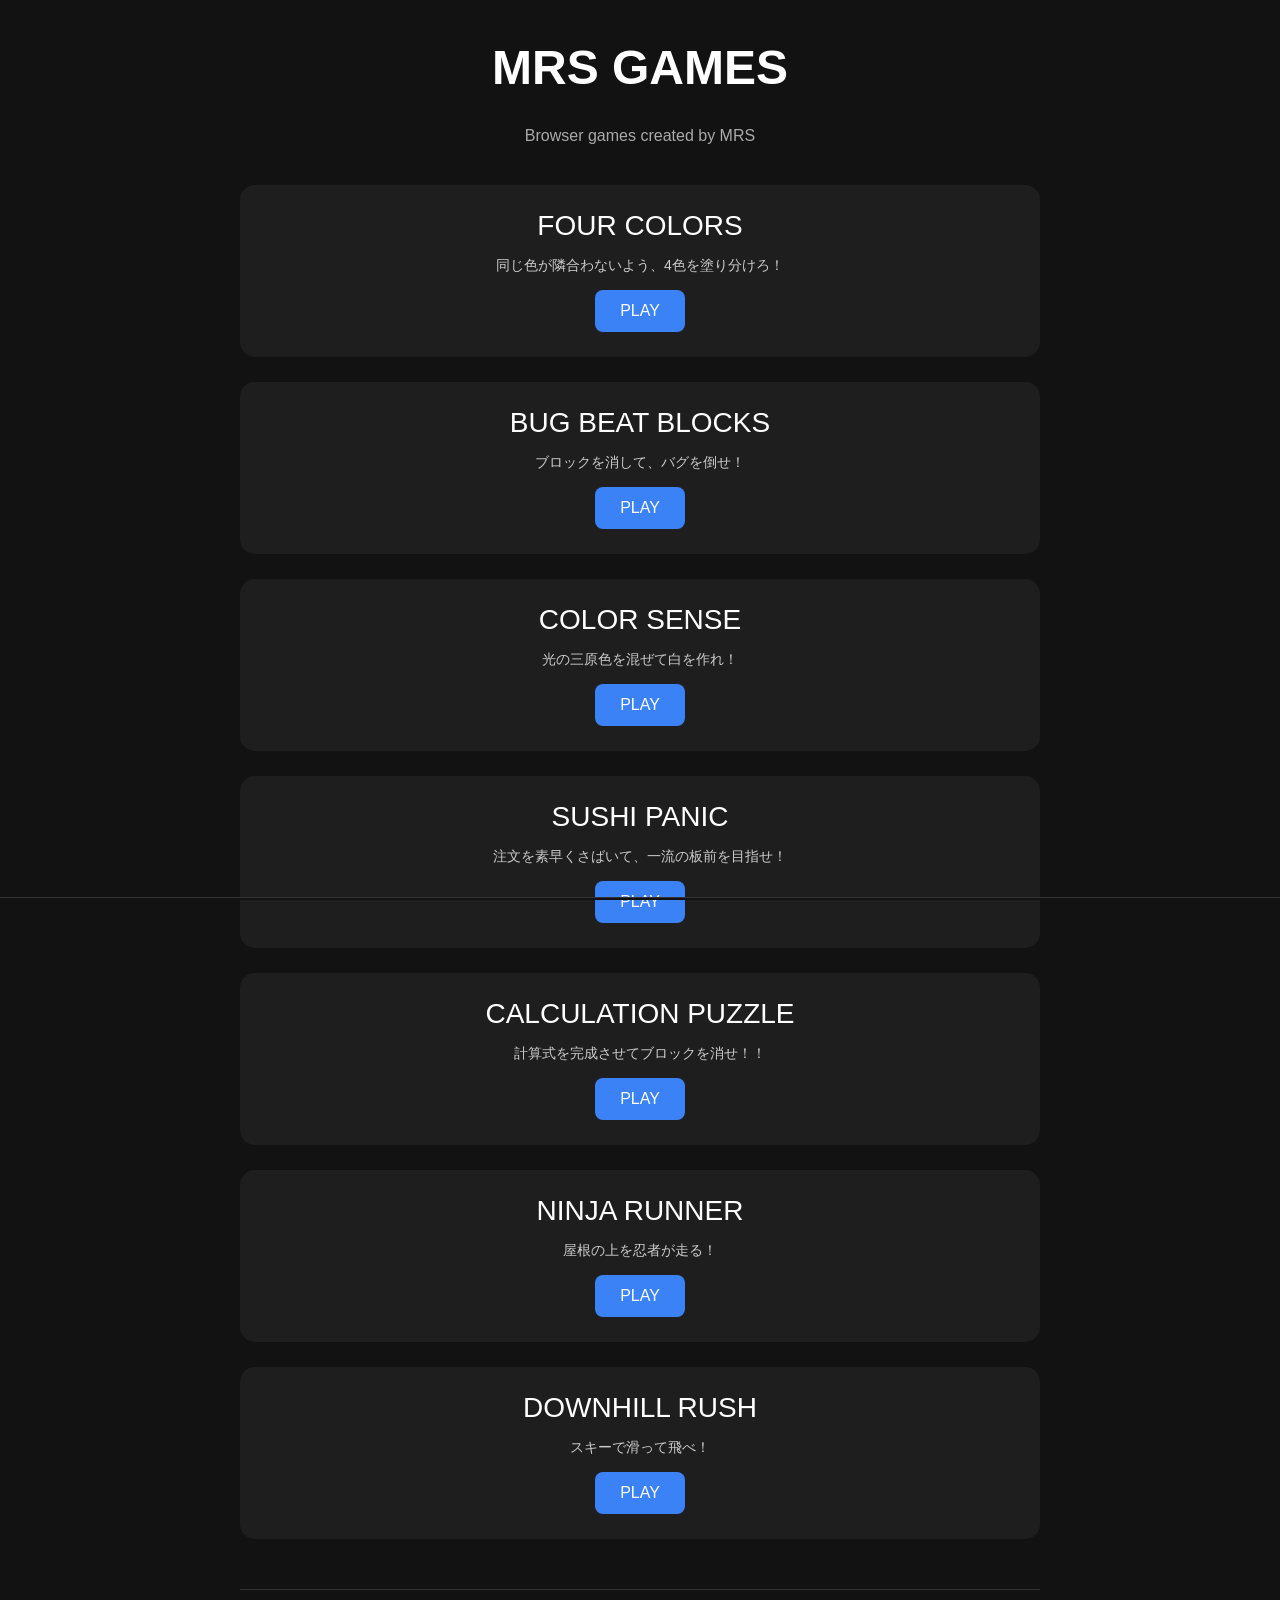
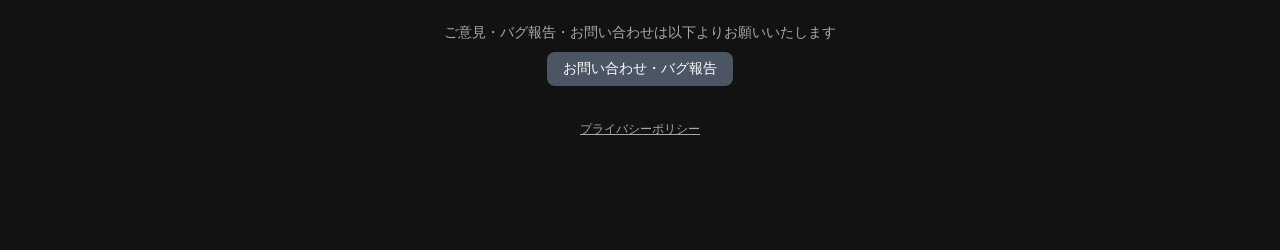
==== index.html @ d0a60429 "Update index.html" ====
<!DOCTYPE html>
<html lang="ja">
<head>
    <meta charset="UTF-8">
    <meta name="viewport" content="width=device-width, initial-scale=1.0">
    <title>MRS GAMES</title>

    <style>
        body {
            margin: 0;
            background-color: #121212;
            color: white;
            font-family: Arial, sans-serif;
            text-align: center;
            padding-bottom: 100px; /* 広告とプライバシーポリシー等の被りを防ぐため少し広めに変更 */
        }

        h1 {
            margin-top: 40px;
            font-size: 48px;
        }

        .subtitle {
            color: #aaaaaa;
            margin-bottom: 40px;
        }

        .container {
            width: 90%;
            max-width: 800px;
            margin: auto;
        }

        .game-card {
            background-color: #1e1e1e;
            border-radius: 15px;
            padding: 25px;
            margin-bottom: 25px;
        }

        .game-title {
            font-size: 28px;
            margin-bottom: 15px;
        }

        .play-button {
            display: inline-block;
            padding: 12px 25px;
            background-color: #3b82f6;
            color: white;
            text-decoration: none;
            border-radius: 8px;
        }

        .play-button:hover {
            opacity: 0.8;
        }

                /* 画面最下部固定広告 */
        .ad-banner {
            position: fixed;
            bottom: 0;
            left: 0;
            width: 100%;
            display: flex;
            justify-content: center;
            align-items: center;
            background-color: #121212;
            z-index: 1000;
            padding-top: 1px;
            padding-bottom: calc(1px + env(safe-area-inset-bottom));
            border-top: 1px solid #333;
        }
        
    </style>
</head>

<body>

<h1>MRS GAMES</h1>

<p class="subtitle">
    Browser games created by MRS
</p>


        <!-- ゲームリンク -->
<div class="container">

    <div class="game-card">
        <div class="game-title">FOUR COLORS</div>
        <p style="color: #cccccc; font-size: 14px; margin-bottom: 15px;">
            同じ色が隣合わないよう、4色を塗り分けろ！
        </p>
        <a class="play-button" href="./four-colors/">PLAY</a>
    </div>

    <div class="game-card">
        <div class="game-title">BUG BEAT BLOCKS</div>
        <p style="color: #cccccc; font-size: 14px; margin-bottom: 15px;">
            ブロックを消して、バグを倒せ！
        </p>
        <a class="play-button" href="./bug-beat-blocks/">PLAY</a>
    </div>

    <div class="game-card">
        <div class="game-title">COLOR SENSE</div>
        <p style="color: #cccccc; font-size: 14px; margin-bottom: 15px;">
            光の三原色を混ぜて白を作れ！
        </p>
        <a class="play-button" href="./color-sense/">PLAY</a>
    </div>

    <div class="game-card">
        <div class="game-title">SUSHI PANIC</div>
        <p style="color: #cccccc; font-size: 14px; margin-bottom: 15px;">
            注文を素早くさばいて、一流の板前を目指せ！
        </p>
        <a class="play-button" href="./sushi-panic/">PLAY</a>
    </div>

    <div class="game-card">
        <div class="game-title">CALCULATION PUZZLE</div>
        <p style="color: #cccccc; font-size: 14px; margin-bottom: 15px;">
            計算式を完成させてブロックを消せ！！
        </p>
        <a class="play-button" href="./calculation-puzzle/">PLAY</a>
    </div>

    <div class="game-card">
        <div class="game-title">NINJA RUNNER</div>
        <p style="color: #cccccc; font-size: 14px; margin-bottom: 15px;">
            屋根の上を忍者が走る！
        </p>
        <a class="play-button" href="./ninja-runner/">PLAY</a>
    </div>

    <div class="game-card">
        <div class="game-title">DOWNHILL RUSH</div>
        <p style="color: #cccccc; font-size: 14px; margin-bottom: 15px;">
            スキーで滑って飛べ！
        </p>
        <a class="play-button" href="./downhill-rush/">PLAY</a>
    </div>


        <!-- お問い合わせ・要望セクション -->
    <div style="margin-top: 50px; padding: 20px; border-top: 1px solid #333;">
        <p style="color: #aaaaaa; font-size: 14px; margin-bottom: 10px;">
            ご意見・バグ報告・お問い合わせは以下よりお願いいたします
        </p>
        <a class="play-button" 
           style="background-color: #4b5563; font-size: 14px; padding: 8px 16px;" 
           href="Https://forms.gle/ix4si4HowgRRzaXYA" 
           target="_blank" 
           rel="noopener noreferrer">
            お問い合わせ・バグ報告
        </a>

    </div>

         <!-- プライバシーポリシーリンク -->
        <p style="margin-top: 15px; font-size: 12px;">
            <a href="privacy.html" style="color: #aaaaaa; text-decoration: underline;">プライバシーポリシー</a>
        </p>
    
</div>

        <!-- 画面固定広告 -->
    <div class="ad-banner">
        <div style="max-width: 100%;">
            <!-- admax -->
            <script src="https://adm.shinobi.jp/s/8a495d941206bf0c34aff9559f8d2cea"></script>
            <!-- admax -->
        </div>
    </div>

</body>
</html>
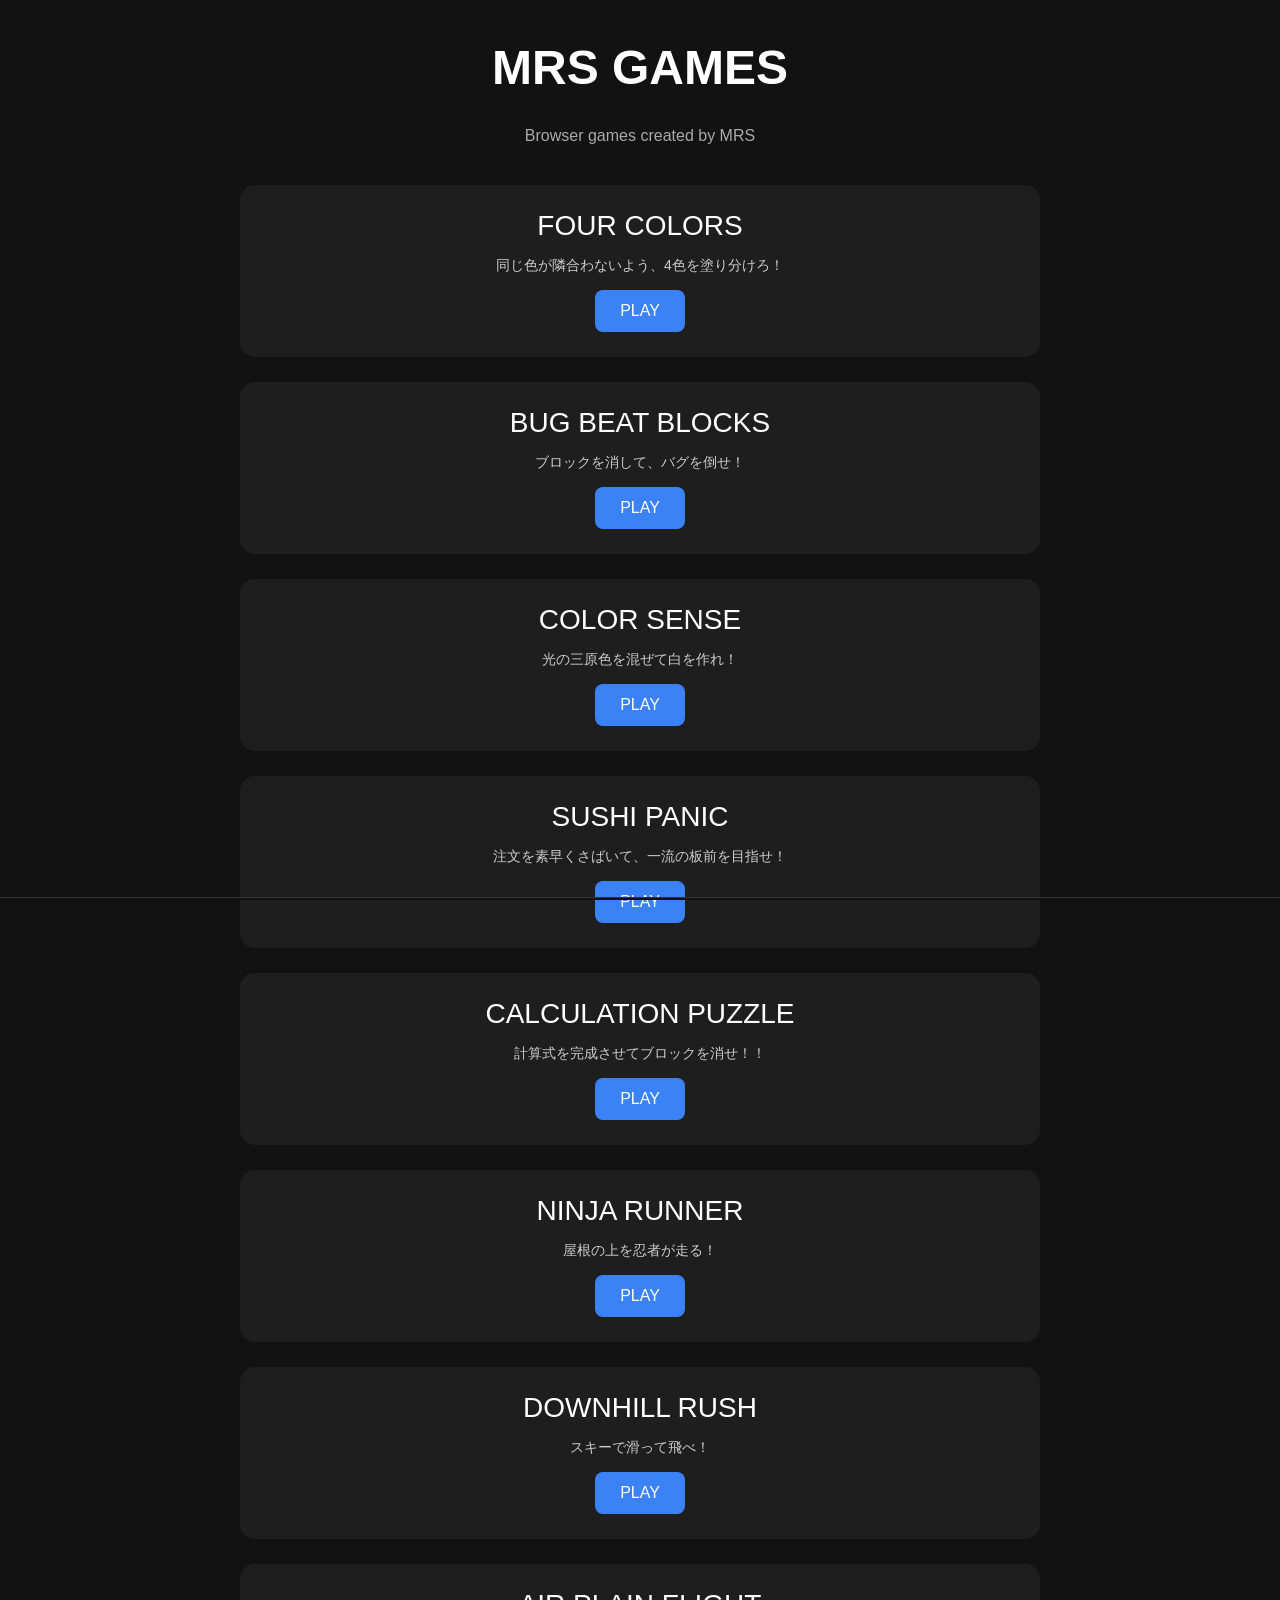
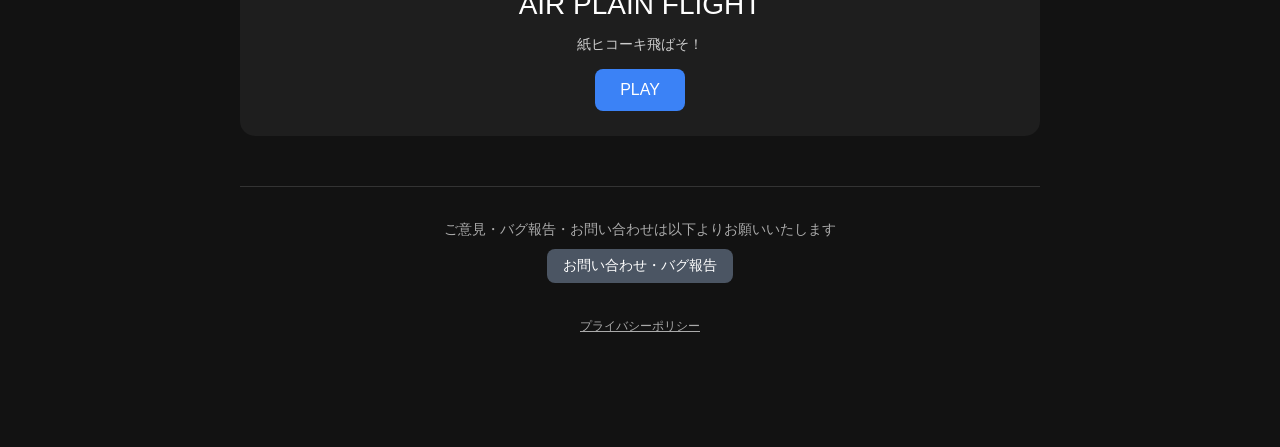
==== commit 6a61f0d1: "Update index.html" ====
--- a/index.html
+++ b/index.html
@@ -143,6 +143,13 @@
         <a class="play-button" href="./downhill-rush/">PLAY</a>
     </div>
 
+        <div class="game-card">
+        <div class="game-title">AIR PLAIN FLIGHT</div>
+        <p style="color: #cccccc; font-size: 14px; margin-bottom: 15px;">
+            紙ヒコーキ飛ばそ！
+        </p>
+        <a class="play-button" href="./air-plain-flight/">PLAY</a>
+    </div>
 
         <!-- お問い合わせ・要望セクション -->
     <div style="margin-top: 50px; padding: 20px; border-top: 1px solid #333;">
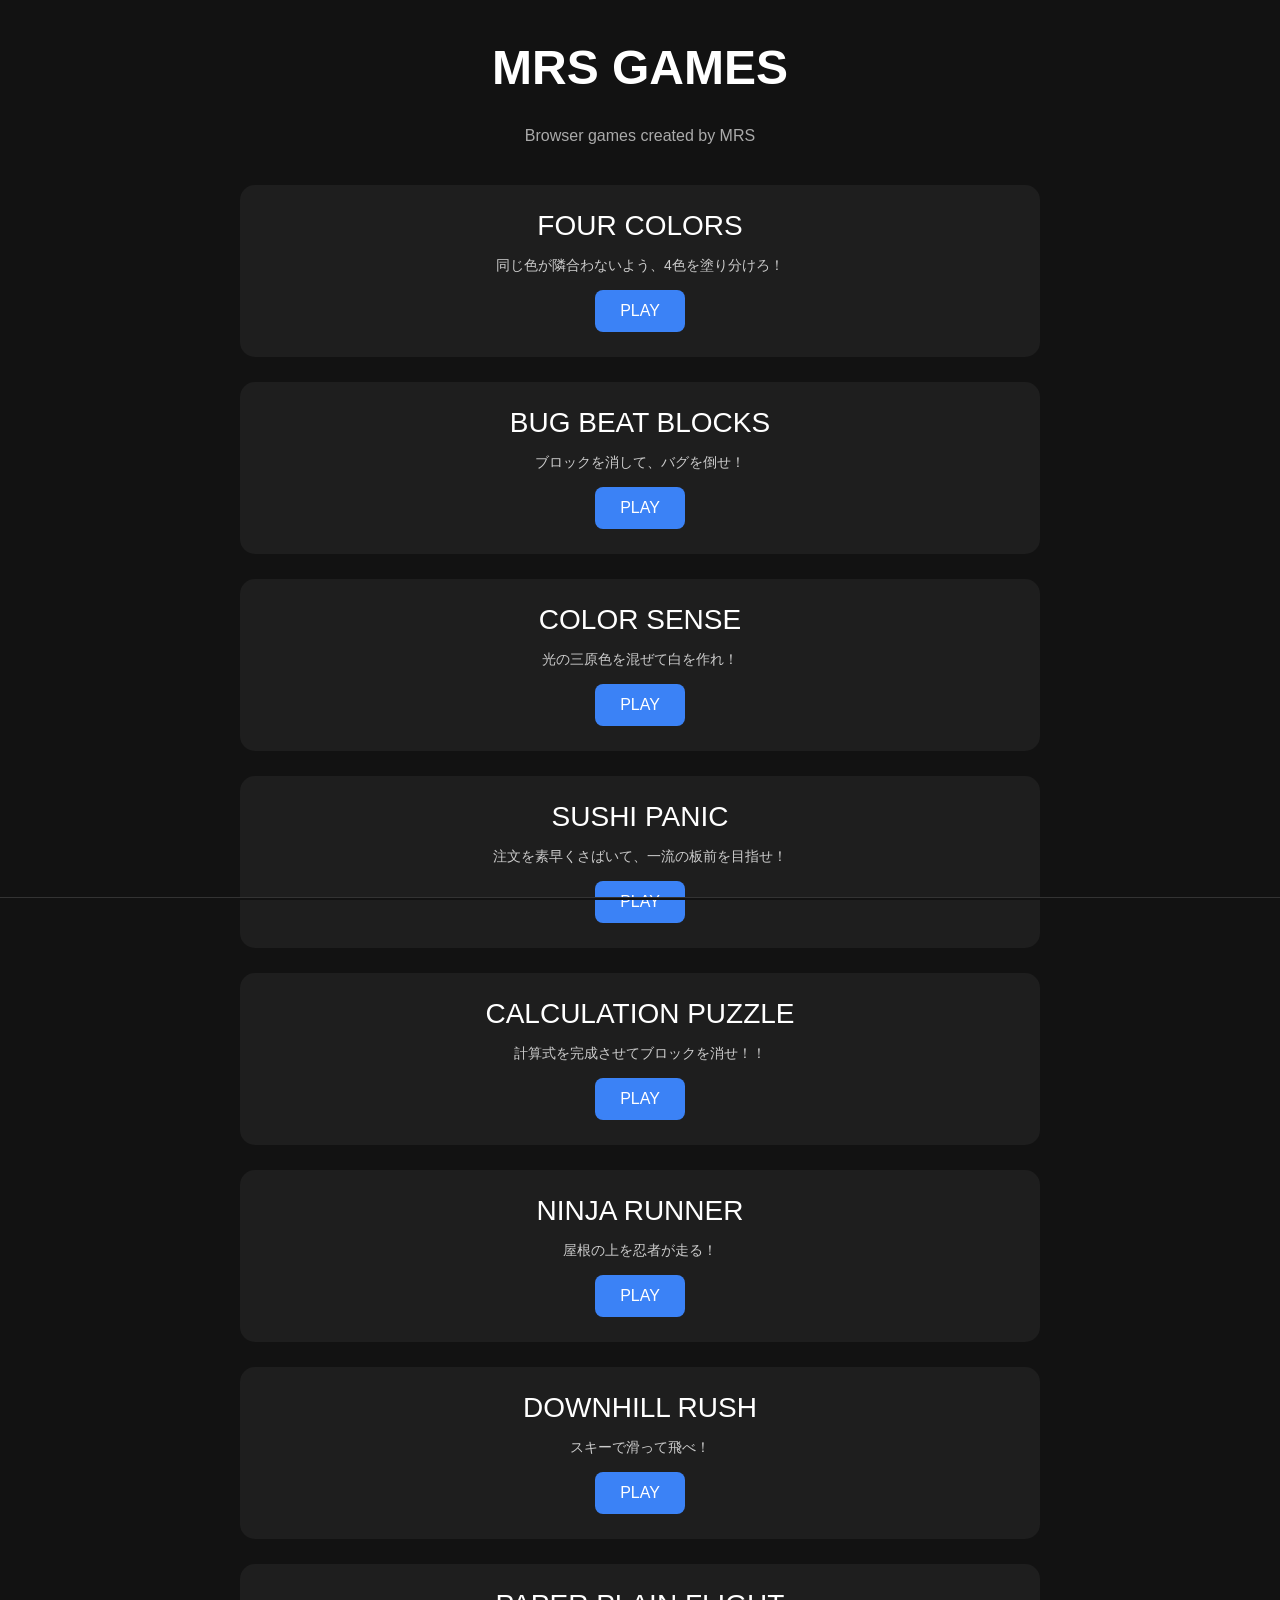
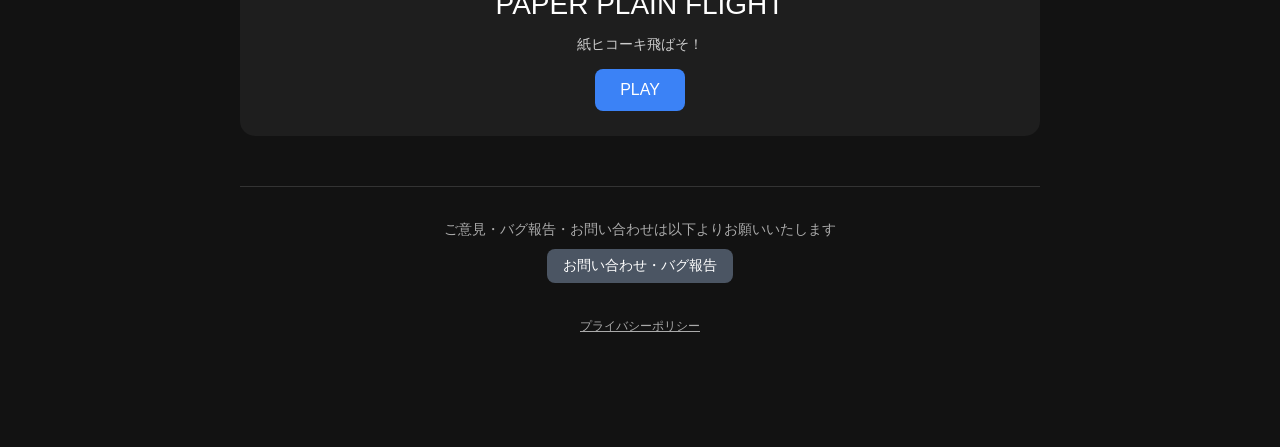
==== commit 7be96cab: "Update index.html" ====
--- a/index.html
+++ b/index.html
@@ -144,11 +144,11 @@
     </div>
 
         <div class="game-card">
-        <div class="game-title">AIR PLAIN FLIGHT</div>
+        <div class="game-title">PAPER PLAIN FLIGHT</div>
         <p style="color: #cccccc; font-size: 14px; margin-bottom: 15px;">
             紙ヒコーキ飛ばそ！
         </p>
-        <a class="play-button" href="./air-plain-flight/">PLAY</a>
+        <a class="play-button" href="./paper-plain-flight/">PLAY</a>
     </div>
 
         <!-- お問い合わせ・要望セクション -->
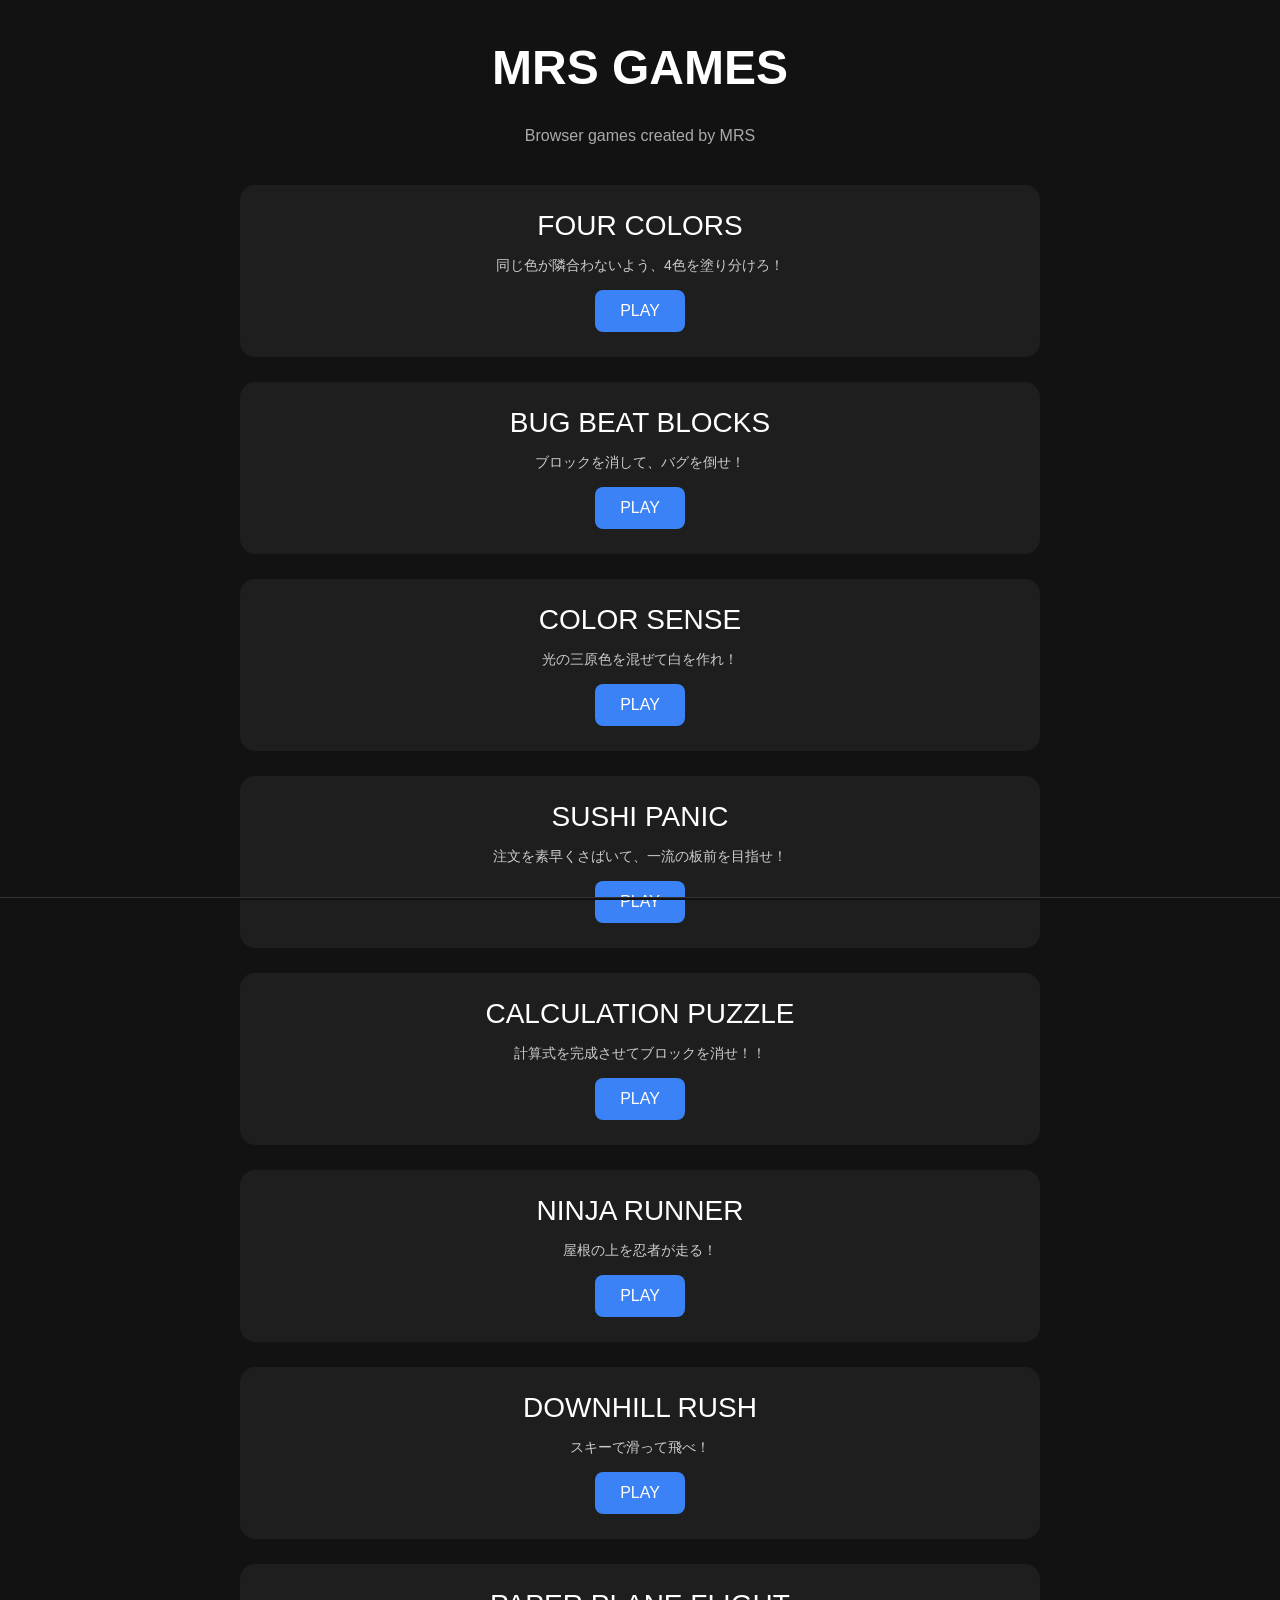
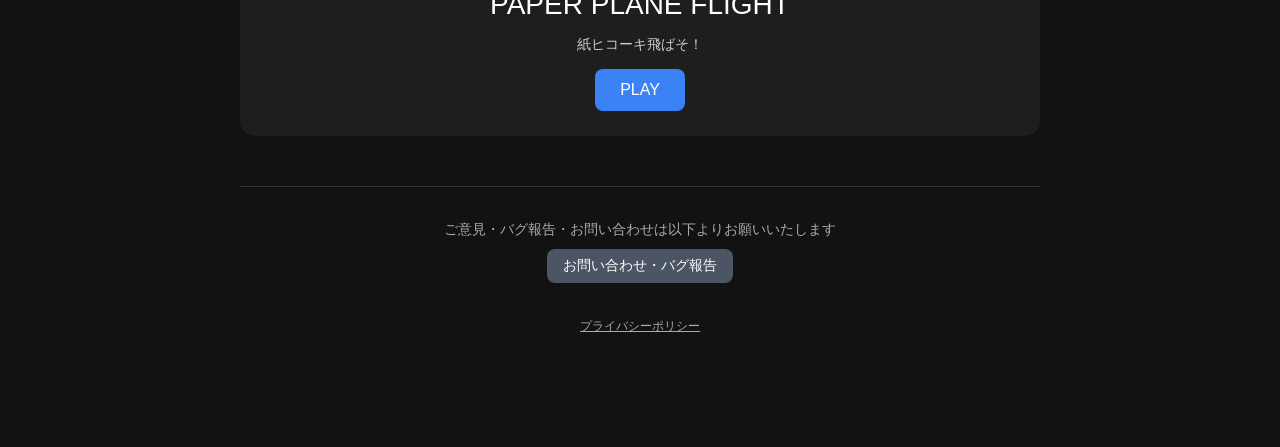
==== commit eb26cea2: "Update index.html" ====
--- a/index.html
+++ b/index.html
@@ -144,11 +144,11 @@
     </div>
 
         <div class="game-card">
-        <div class="game-title">PAPER PLAIN FLIGHT</div>
+        <div class="game-title">PAPER PLANE FLIGHT</div>
         <p style="color: #cccccc; font-size: 14px; margin-bottom: 15px;">
             紙ヒコーキ飛ばそ！
         </p>
-        <a class="play-button" href="./paper-plain-flight/">PLAY</a>
+        <a class="play-button" href="./paper-plane-flight/">PLAY</a>
     </div>
 
         <!-- お問い合わせ・要望セクション -->
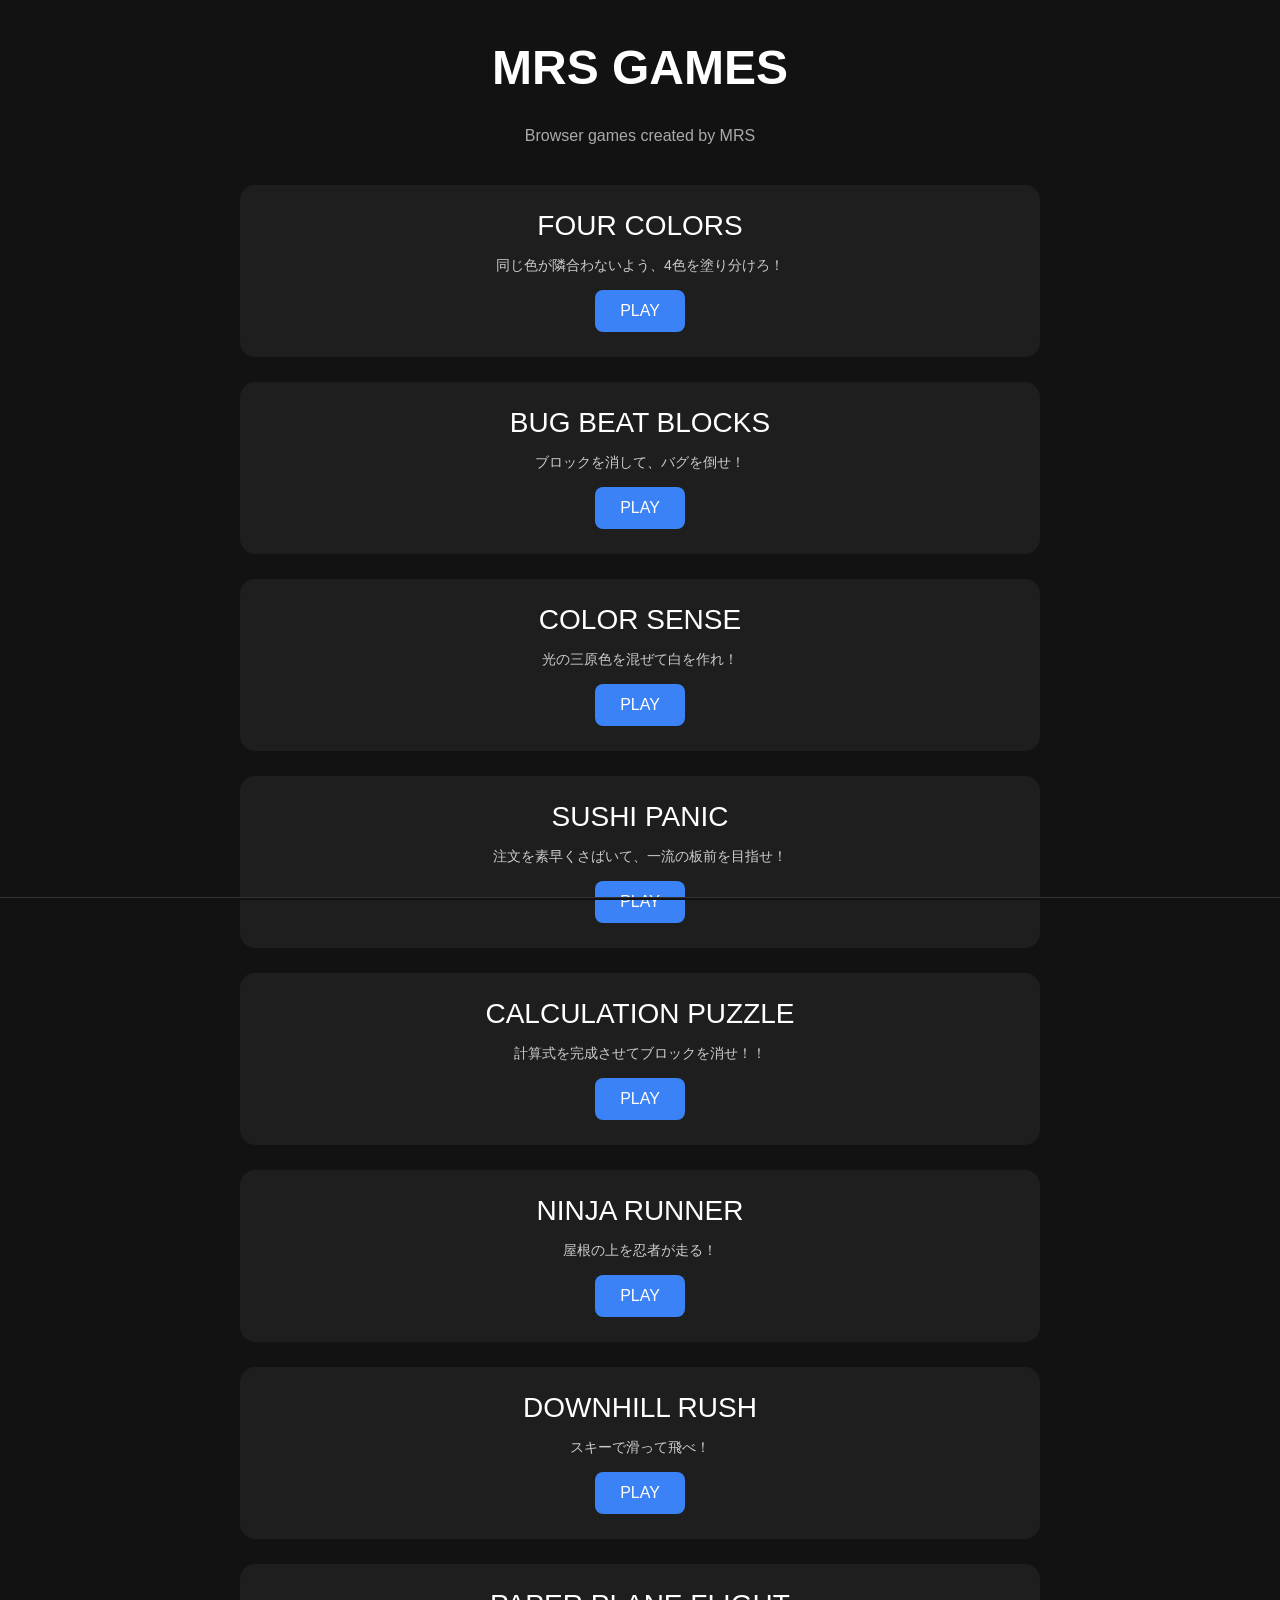
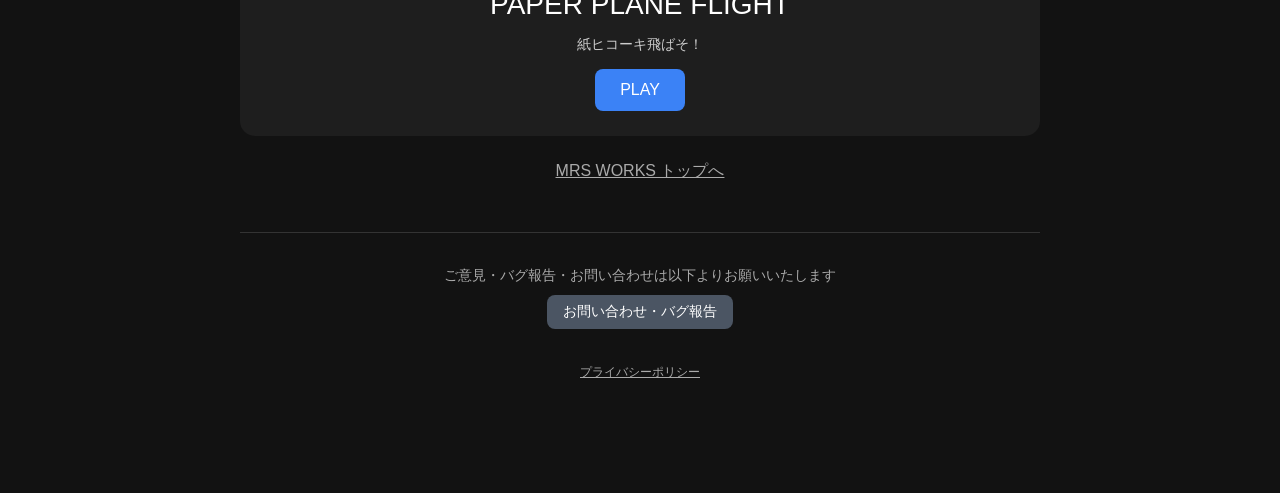
==== commit 12d4b20d: "Update index.html" ====
--- a/index.html
+++ b/index.html
@@ -151,6 +151,11 @@
         <a class="play-button" href="./paper-plane-flight/">PLAY</a>
     </div>
 
+             <!-- MRS WORKS リンク -->
+        <p style="margin-top: 15px; font-size: 16px;">
+            <a href="https://mrs-works.pages.dev" style="color: #aaaaaa; text-decoration: underline;">MRS WORKS トップへ</a>
+        </p>
+
         <!-- お問い合わせ・要望セクション -->
     <div style="margin-top: 50px; padding: 20px; border-top: 1px solid #333;">
         <p style="color: #aaaaaa; font-size: 14px; margin-bottom: 10px;">
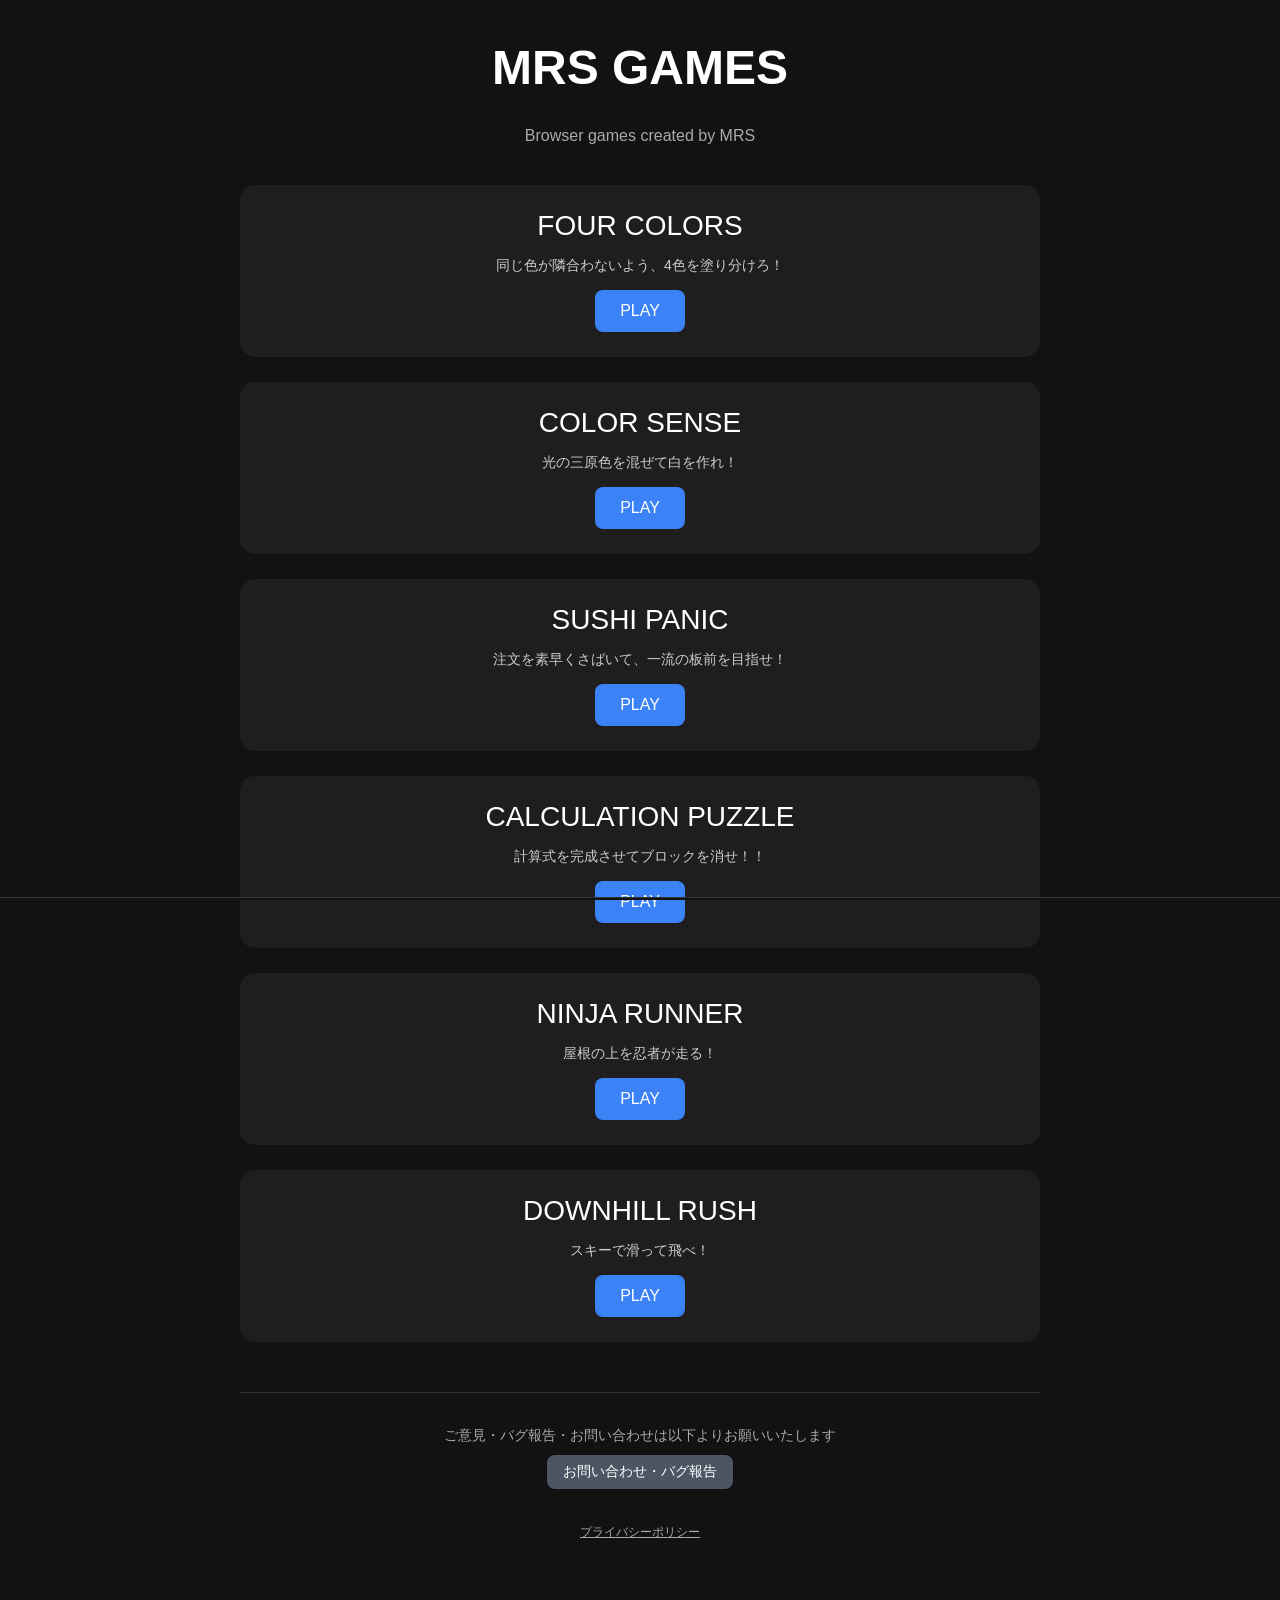
==== commit 7b029134: "未整理リンク一時削除 未整理ゲームへのリンクやWORKSへのリンクを一時削除" ====
--- a/index.html
+++ b/index.html
@@ -86,8 +86,8 @@
 
         <!-- ゲームリンク -->
 <div class="container">
-
-    <div class="game-card">
+     
+    <div class="game-card"> 
         <div class="game-title">FOUR COLORS</div>
         <p style="color: #cccccc; font-size: 14px; margin-bottom: 15px;">
             同じ色が隣合わないよう、4色を塗り分けろ！
@@ -95,13 +95,6 @@
         <a class="play-button" href="./four-colors/">PLAY</a>
     </div>
 
-    <div class="game-card">
-        <div class="game-title">BUG BEAT BLOCKS</div>
-        <p style="color: #cccccc; font-size: 14px; margin-bottom: 15px;">
-            ブロックを消して、バグを倒せ！
-        </p>
-        <a class="play-button" href="./bug-beat-blocks/">PLAY</a>
-    </div>
 
     <div class="game-card">
         <div class="game-title">COLOR SENSE</div>
@@ -143,18 +136,13 @@
         <a class="play-button" href="./downhill-rush/">PLAY</a>
     </div>
 
-        <div class="game-card">
-        <div class="game-title">PAPER PLANE FLIGHT</div>
-        <p style="color: #cccccc; font-size: 14px; margin-bottom: 15px;">
-            紙ヒコーキ飛ばそ！
-        </p>
-        <a class="play-button" href="./paper-plane-flight/">PLAY</a>
-    </div>
 
-             <!-- MRS WORKS リンク -->
+
+    <!-- MRS WORKS リンク、ツールズを整理したら公開
         <p style="margin-top: 15px; font-size: 16px;">
             <a href="https://mrs-works.pages.dev" style="color: #aaaaaa; text-decoration: underline;">MRS WORKS トップへ</a>
         </p>
+    -->
 
         <!-- お問い合わせ・要望セクション -->
     <div style="margin-top: 50px; padding: 20px; border-top: 1px solid #333;">
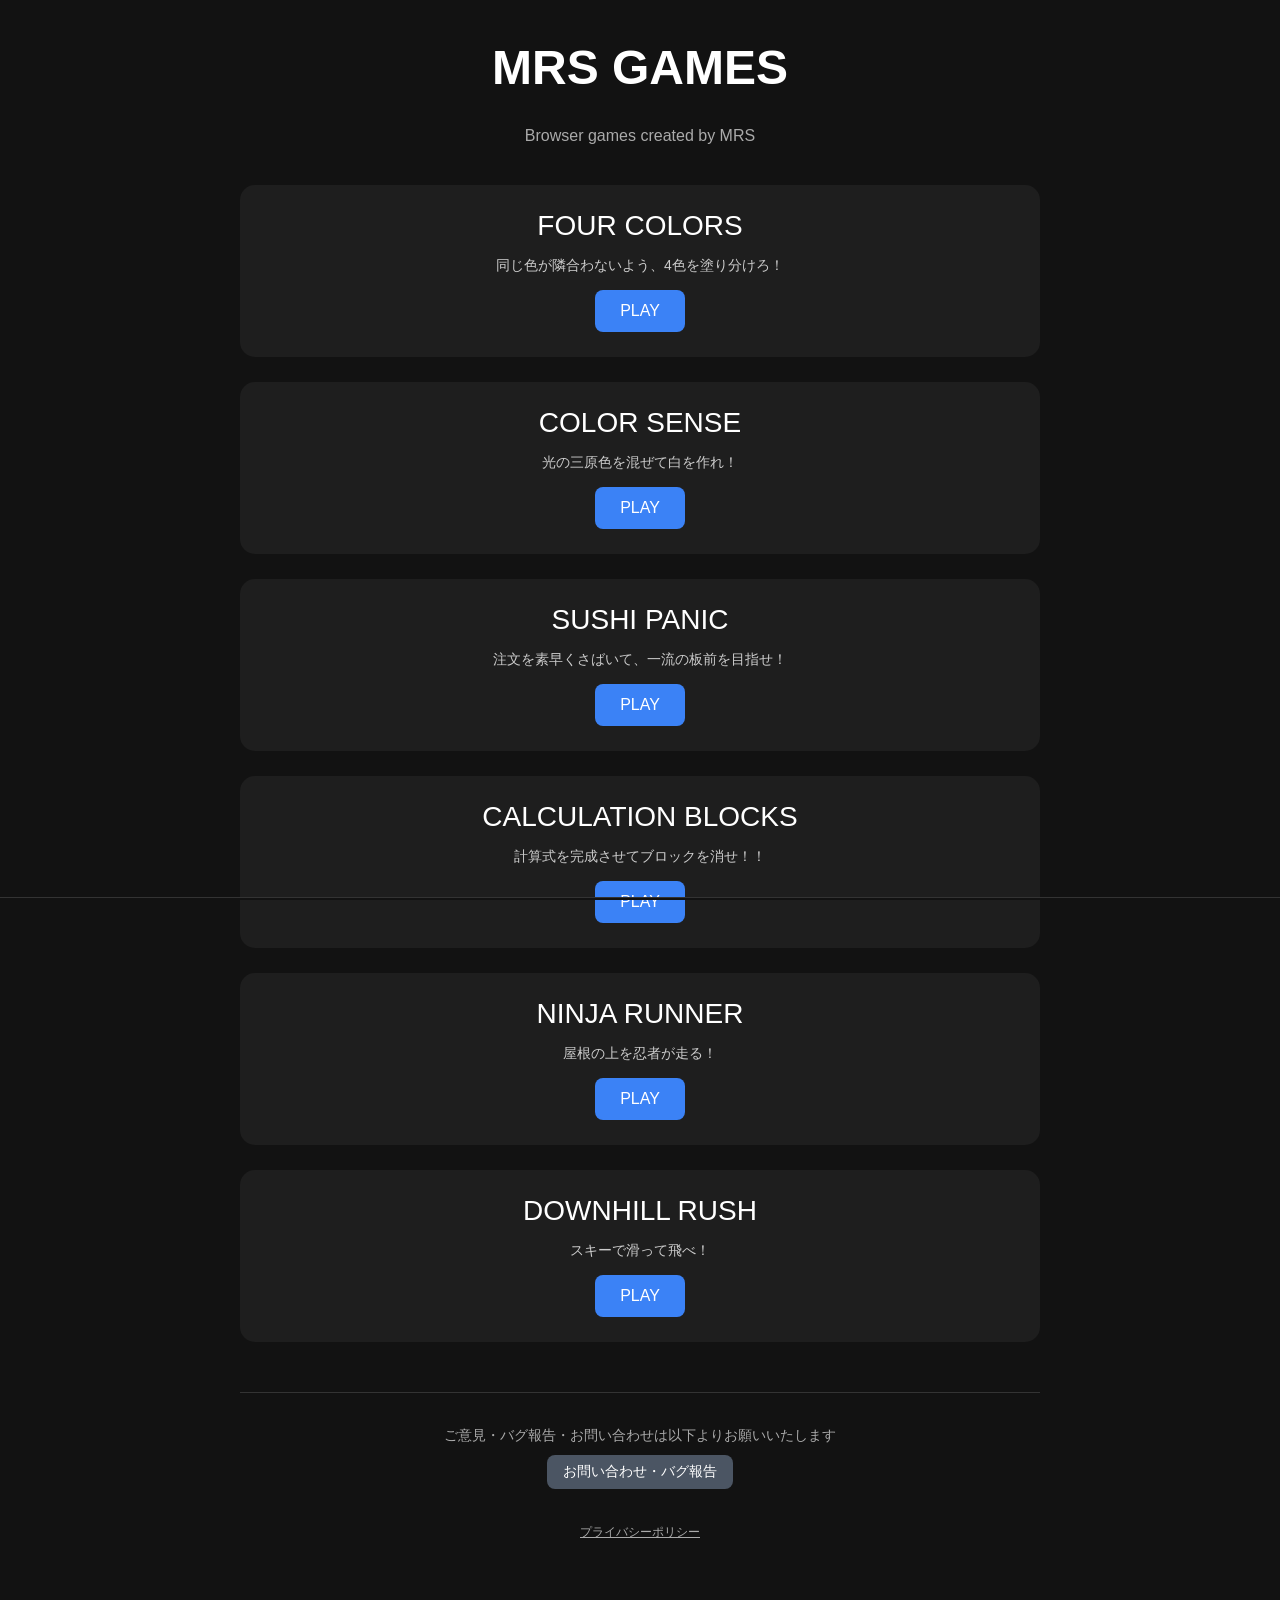
==== commit 497d9118: "Update index.html" ====
--- a/index.html
+++ b/index.html
@@ -113,11 +113,11 @@
     </div>
 
     <div class="game-card">
-        <div class="game-title">CALCULATION PUZZLE</div>
+        <div class="game-title">CALCULATION BLOCKS</div>
         <p style="color: #cccccc; font-size: 14px; margin-bottom: 15px;">
             計算式を完成させてブロックを消せ！！
         </p>
-        <a class="play-button" href="./calculation-puzzle/">PLAY</a>
+        <a class="play-button" href="./calculation-blocks/">PLAY</a>
     </div>
 
     <div class="game-card">
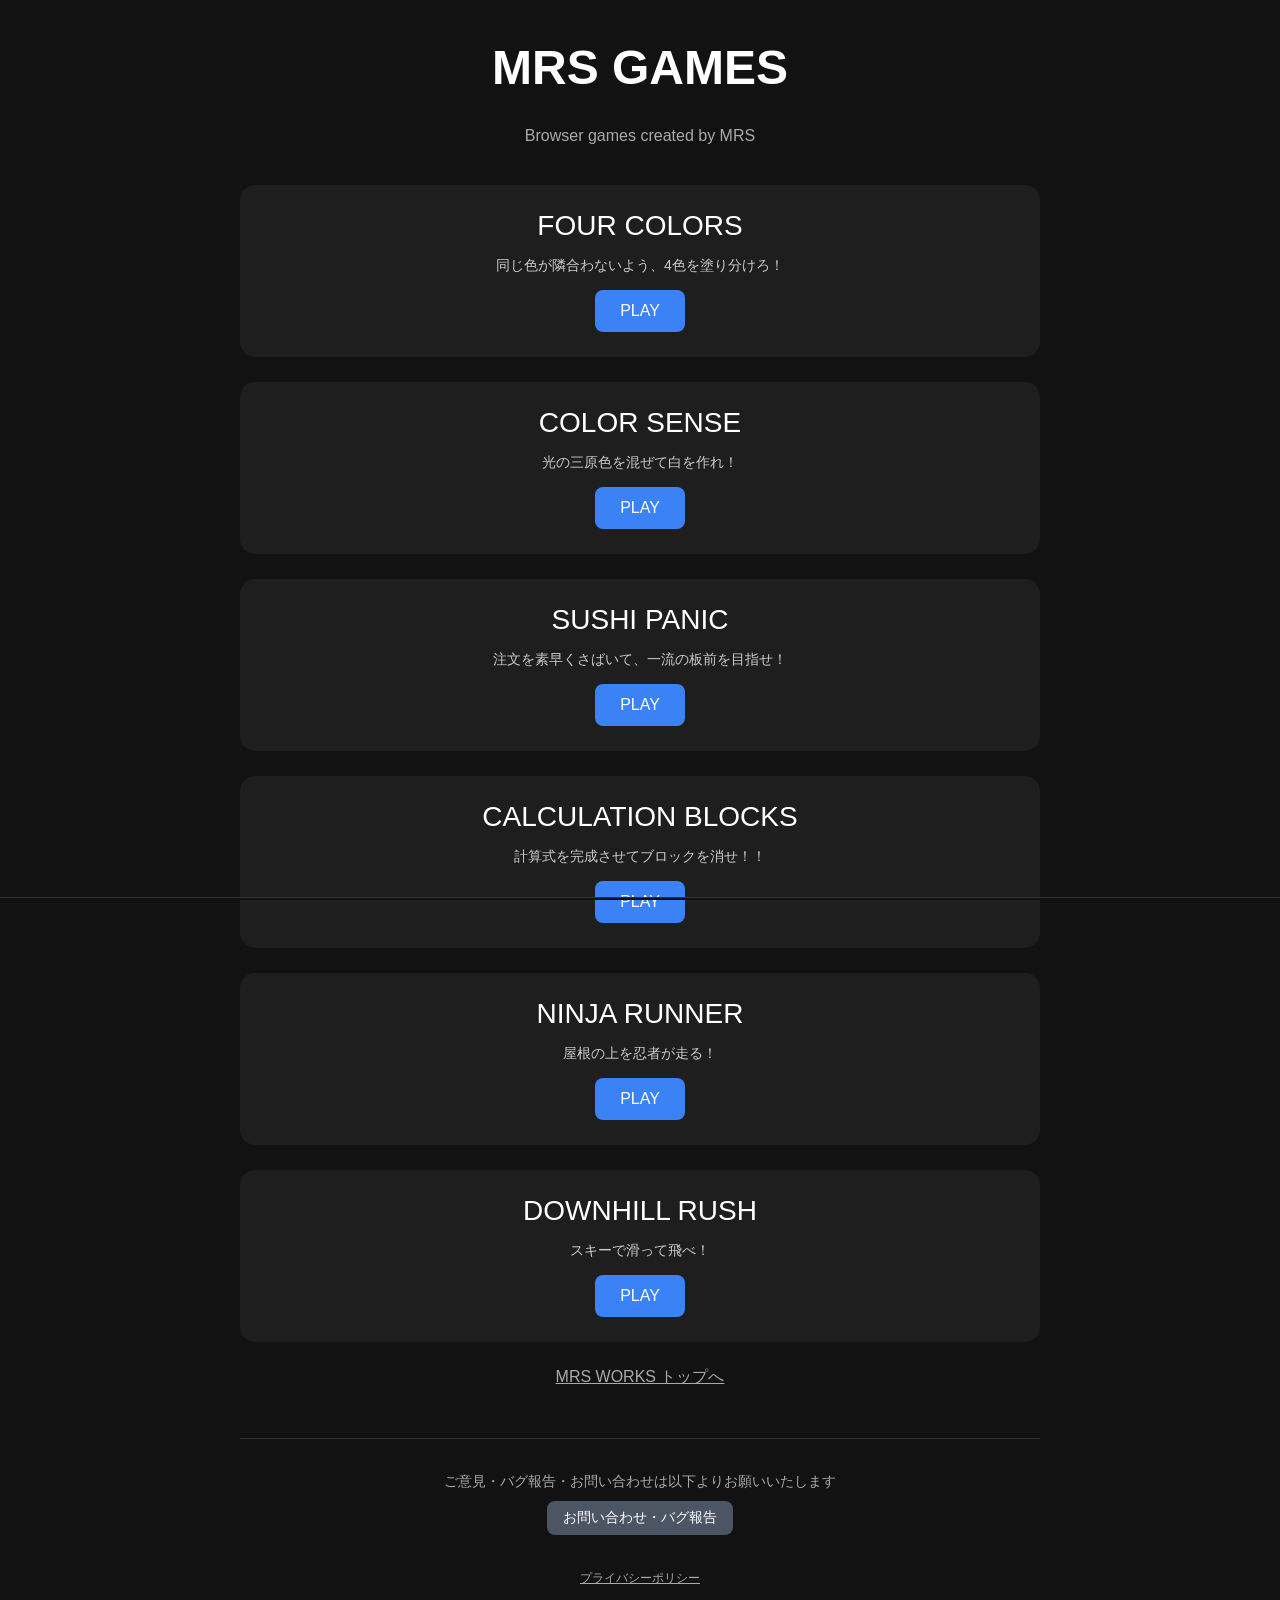
==== commit d339307c: "Add MRS WORKS link to GAMES" ====
--- a/index.html
+++ b/index.html
@@ -137,12 +137,10 @@
     </div>
 
 
-
-    <!-- MRS WORKS リンク、ツールズを整理したら公開
-        <p style="margin-top: 15px; font-size: 16px;">
-            <a href="https://mrs-works.pages.dev" style="color: #aaaaaa; text-decoration: underline;">MRS WORKS トップへ</a>
-        </p>
-    -->
+    <!-- MRS WORKS リンク -->
+    <p style="margin-top: 15px; font-size: 16px;">
+        <a href="https://mrs-works.pages.dev" style="color: #aaaaaa; text-decoration: underline;">MRS WORKS トップへ</a>
+    </p>
 
         <!-- お問い合わせ・要望セクション -->
     <div style="margin-top: 50px; padding: 20px; border-top: 1px solid #333;">
